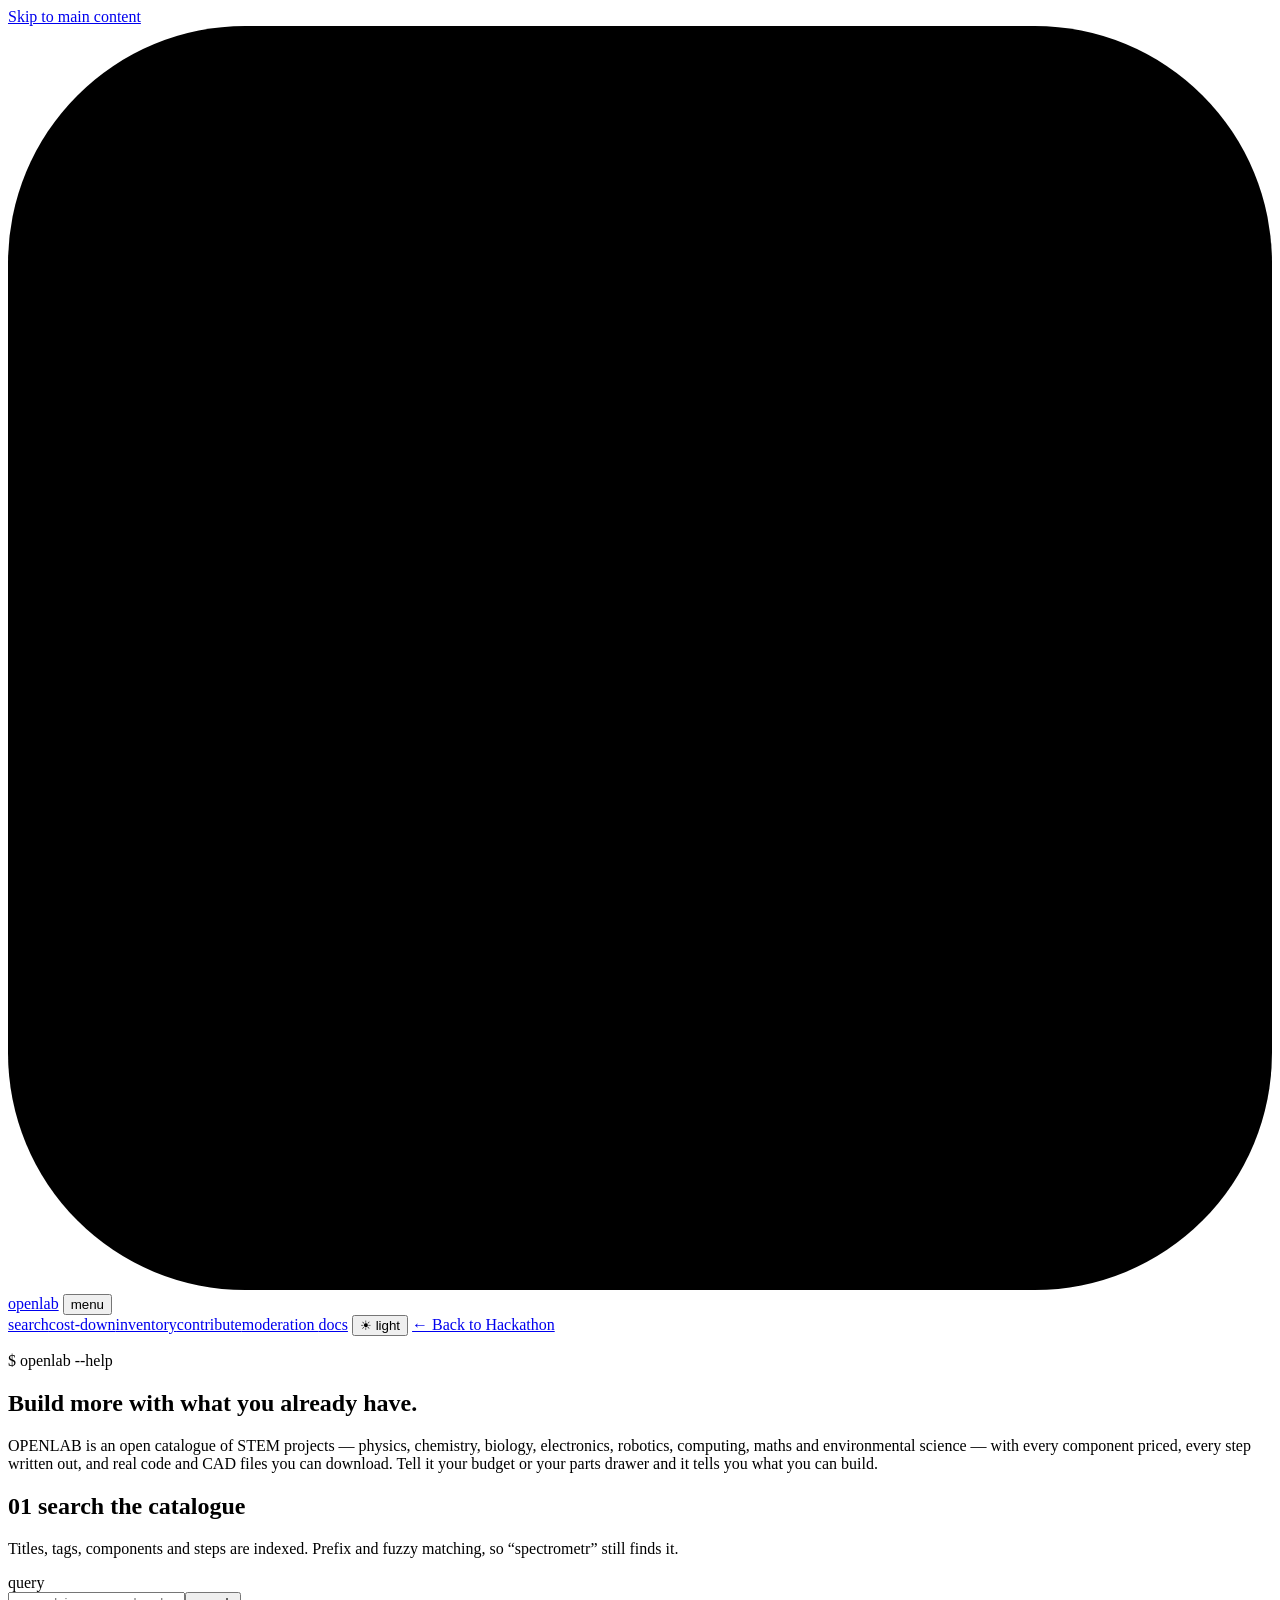
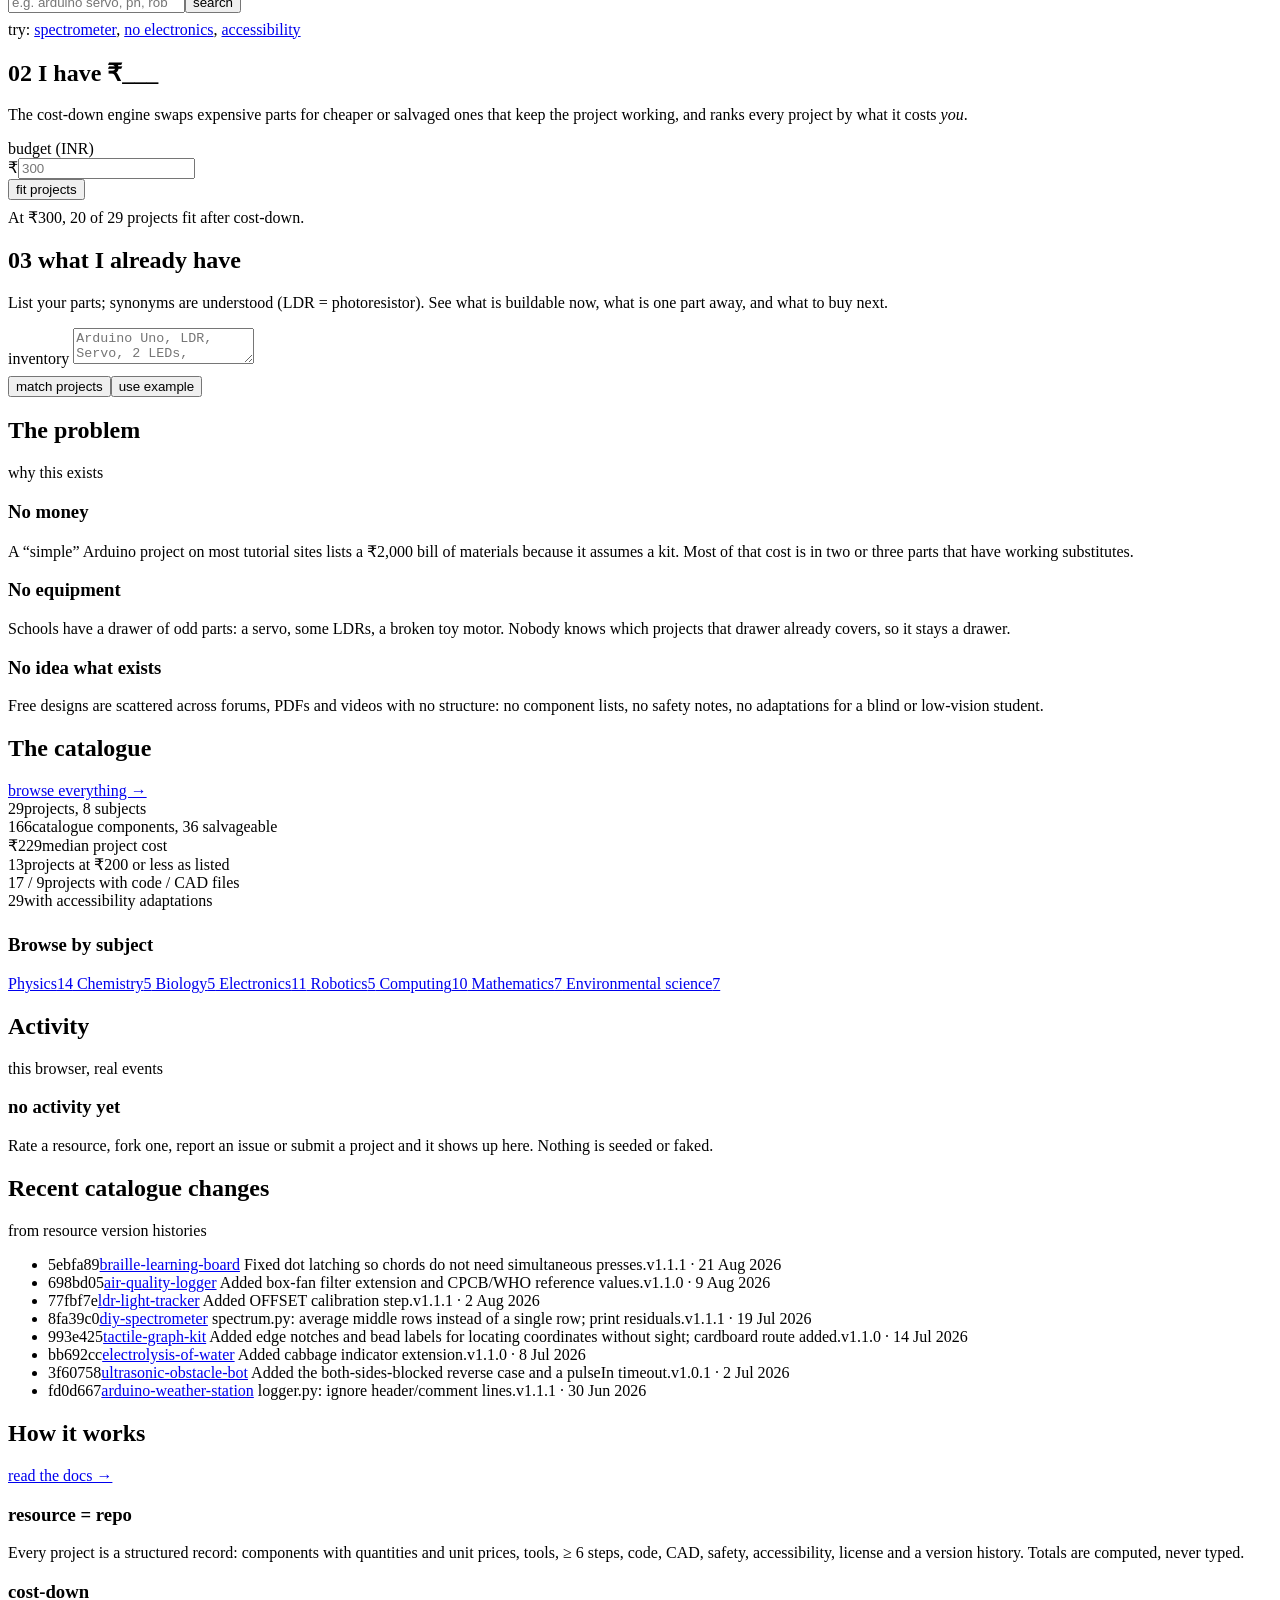
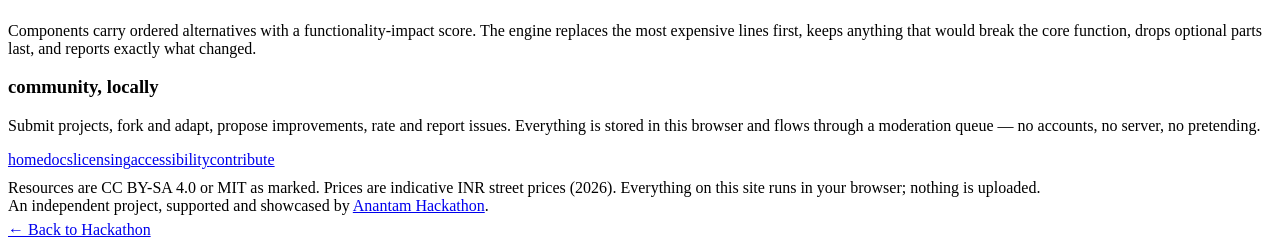
==== index.html @ 016ac827 "Add Anantam Hackathon hub and five showcase projects Replace the concluded 2026 hackathon page with " ====
<!DOCTYPE html>
<html lang="en">
<head>
<meta charset="utf-8">
<meta name="viewport" content="width=device-width, initial-scale=1">
<title>OPENLAB — Build more with what you already have</title>
<meta name="description" content="An open STEM resource ecosystem: a searchable database of low-cost projects with components, code, CAD and safety notes, a cost-down engine that fits any project to your budget, and an inventory mode that shows what you can build right now.">
<link rel="canonical" href="https://anantamracing.com/hackathon/openlab/">
<meta name="theme-color" content="#f6f8fa">
<meta property="og:title" content="OPENLAB — Build more with what you already have">
<meta property="og:description" content="Open STEM projects with real components, code and CAD. Enter your budget or your parts drawer and see what you can build.">
<link rel="icon" type="image/svg+xml" href="/hackathon/openlab/favicon.svg">
<link rel="preconnect" href="https://fonts.googleapis.com">
<link rel="preconnect" href="https://fonts.gstatic.com" crossorigin>
<link href="https://fonts.googleapis.com/css2?family=IBM+Plex+Mono:wght@400;500;600&family=IBM+Plex+Sans:wght@400;500;600&display=swap" rel="stylesheet">
<link rel="stylesheet" href="/hackathon/openlab/openlab.css?v=3">
<script>try{var t=JSON.parse(localStorage.getItem('openlab:v1')||'{}').theme;if(!t)t=matchMedia('(prefers-color-scheme: dark)').matches?'dark':'light';document.documentElement.setAttribute('data-theme',t)}catch(e){}</script>
</head>
<body>
<main id="main">
  <section class="hero">
    <div class="wrap">
      <p class="tagline">$ openlab --help</p>
      <h1>Build more with what you already have.</h1>
      <p class="lede">OPENLAB is an open catalogue of STEM projects — physics, chemistry, biology, electronics, robotics, computing, maths and environmental science — with every component priced, every step written out, and real code and CAD files you can download. Tell it your budget or your parts drawer and it tells you what you can build.</p>
      <div class="entry-grid">
        <form class="entry" action="search/" method="get" id="entry-search">
          <h2><span class="n">01</span> search the catalogue</h2>
          <p>Titles, tags, components and steps are indexed. Prefix and fuzzy matching, so “spectrometr” still finds it.</p>
          <label class="lbl" for="q">query</label>
          <div class="search-box"><input class="input" id="q" name="q" type="search" placeholder="e.g. arduino servo, ph, robot" autocomplete="off"><button class="btn btn-primary" type="submit">search</button></div>
          <p class="xs subtle" style="margin:.5rem 0 0" id="search-hints"></p>
        </form>
        <form class="entry" action="costdown/" method="get" id="entry-budget">
          <h2><span class="n">02</span> I have ₹___</h2>
          <p>The cost-down engine swaps expensive parts for cheaper or salvaged ones that keep the project working, and ranks every project by what it costs <em>you</em>.</p>
          <label class="lbl" for="budget">budget (INR)</label>
          <div class="search-box"><div class="input-prefix" style="flex:1"><span>₹</span><input class="input mono" id="budget" name="budget" type="number" min="0" step="10" placeholder="300" inputmode="numeric"></div><button class="btn btn-primary" type="submit">fit projects</button></div>
          <p class="xs subtle" style="margin:.5rem 0 0" id="budget-hint"></p>
        </form>
        <form class="entry" action="inventory/" method="get" id="entry-inventory">
          <h2><span class="n">03</span> what I already have</h2>
          <p>List your parts; synonyms are understood (LDR = photoresistor). See what is buildable now, what is one part away, and what to buy next.</p>
          <label class="lbl" for="have">inventory</label>
          <textarea class="input mono" id="have" name="have" rows="2" placeholder="Arduino Uno, LDR, Servo, 2 LEDs, Cardboard"></textarea>
          <div class="row" style="margin-top:.5rem"><button class="btn btn-primary" type="submit">match projects</button><button class="btn" type="button" id="use-example">use example</button></div>
        </form>
      </div>
    </div>
  </section>

  <section class="section wrap">
    <div class="section-head"><h2>The problem</h2><span class="mono xs muted">why this exists</span></div>
    <div class="problem-grid">
      <div class="card"><h3>No money</h3><p>A “simple” Arduino project on most tutorial sites lists a ₹2,000 bill of materials because it assumes a kit. Most of that cost is in two or three parts that have working substitutes.</p></div>
      <div class="card"><h3>No equipment</h3><p>Schools have a drawer of odd parts: a servo, some LDRs, a broken toy motor. Nobody knows which projects that drawer already covers, so it stays a drawer.</p></div>
      <div class="card"><h3>No idea what exists</h3><p>Free designs are scattered across forums, PDFs and videos with no structure: no component lists, no safety notes, no adaptations for a blind or low-vision student.</p></div>
    </div>
  </section>

  <section class="section wrap">
    <div class="section-head"><h2>The catalogue</h2><a class="mono small" href="search/">browse everything →</a></div>
    <div class="grid-3" id="stats" aria-live="polite"></div>
    <h3 style="margin-top:1.5rem">Browse by subject</h3>
    <div class="subject-grid" id="subjects"></div>
  </section>

  <section class="section wrap">
    <div class="layout-sidebar" style="grid-template-columns: minmax(0,1fr) minmax(0,1fr)">
      <div>
        <div class="section-head"><h2>Activity</h2><span class="mono xs muted">this browser, real events</span></div>
        <div id="activity"></div>
      </div>
      <div>
        <div class="section-head"><h2>Recent catalogue changes</h2><span class="mono xs muted">from resource version histories</span></div>
        <ul class="commit-list" id="changelog"></ul>
      </div>
    </div>
  </section>

  <section class="section wrap">
    <div class="section-head"><h2>How it works</h2><a class="mono small" href="docs/">read the docs →</a></div>
    <div class="grid-3">
      <div class="card"><h3 class="mono">resource = repo</h3><p>Every project is a structured record: components with quantities and unit prices, tools, ≥ 6 steps, code, CAD, safety, accessibility, license and a version history. Totals are computed, never typed.</p></div>
      <div class="card"><h3 class="mono">cost-down</h3><p>Components carry ordered alternatives with a functionality-impact score. The engine replaces the most expensive lines first, keeps anything that would break the core function, drops optional parts last, and reports exactly what changed.</p></div>
      <div class="card"><h3 class="mono">community, locally</h3><p>Submit projects, fork and adapt, propose improvements, rate and report issues. Everything is stored in this browser and flows through a moderation queue — no accounts, no server, no pretending.</p></div>
    </div>
  </section>
</main>
<script type="module" src="js/pages/home.js"></script>
</body>
</html>
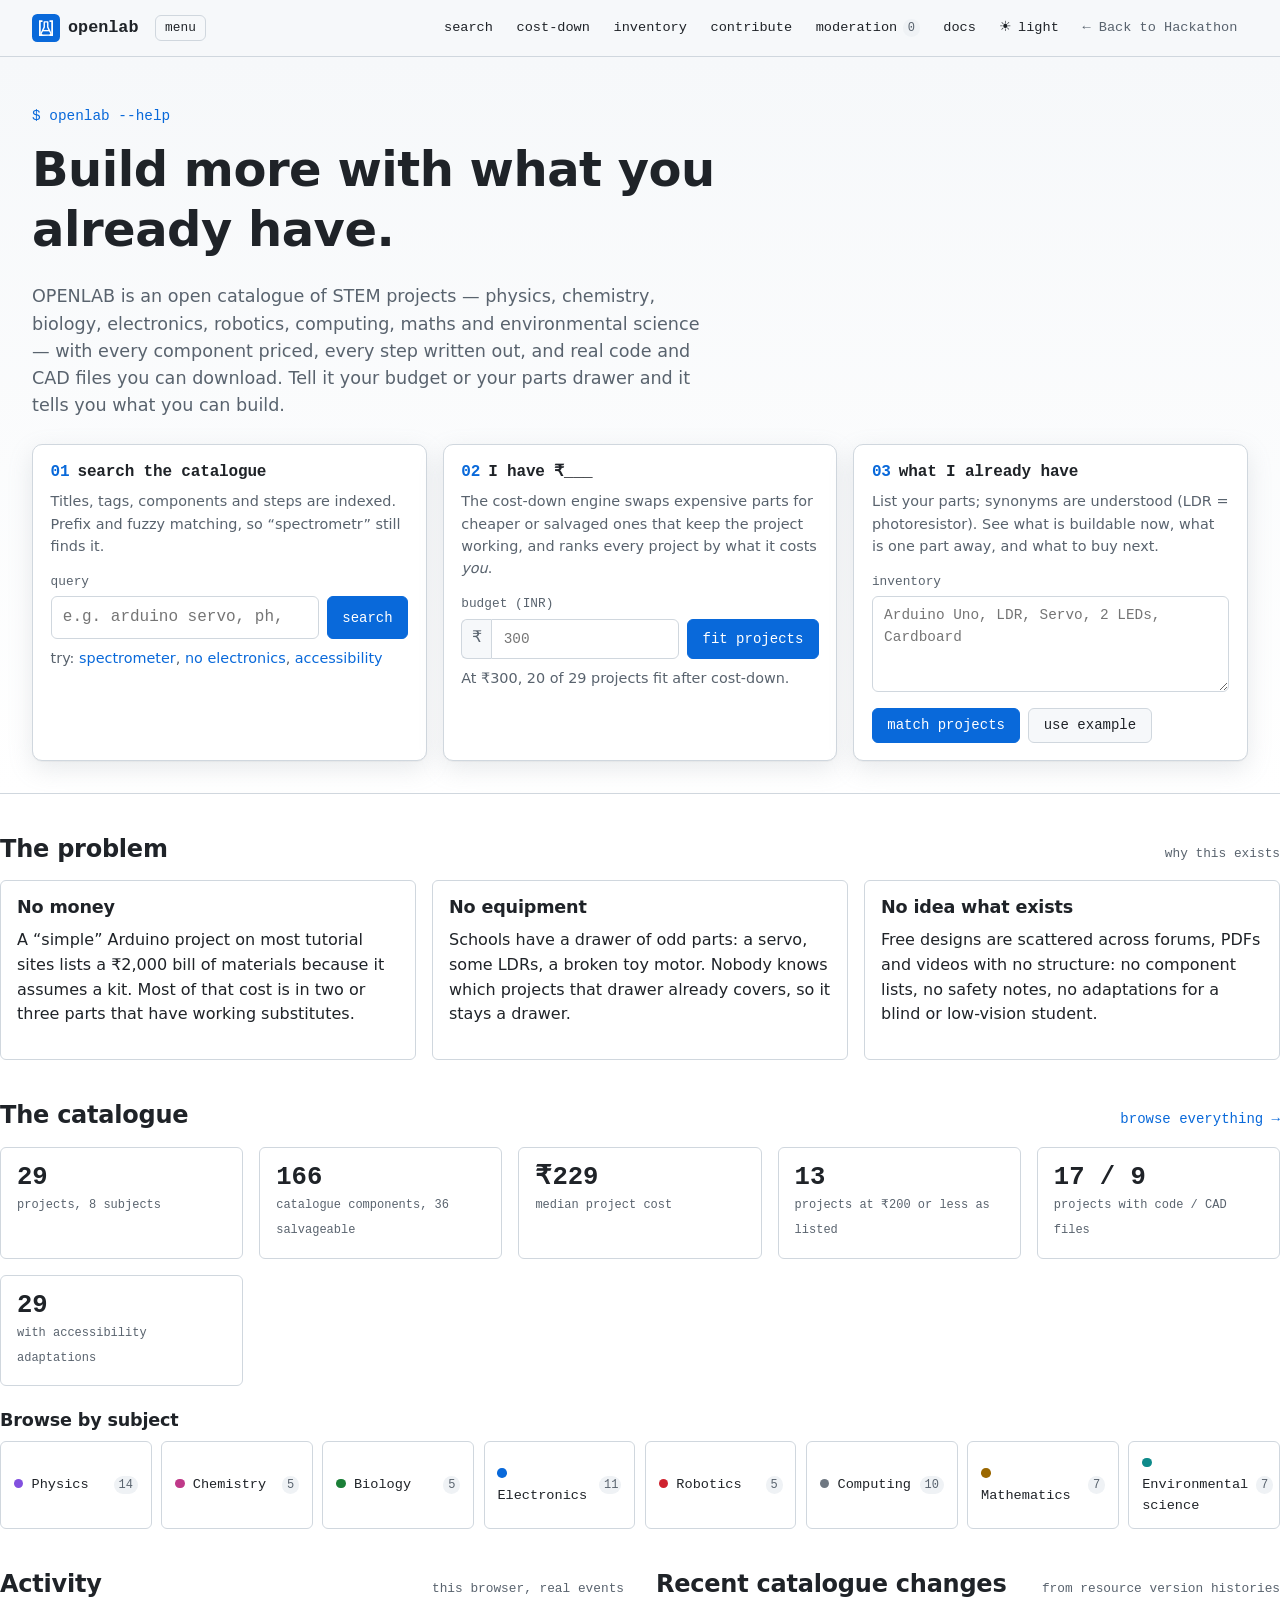
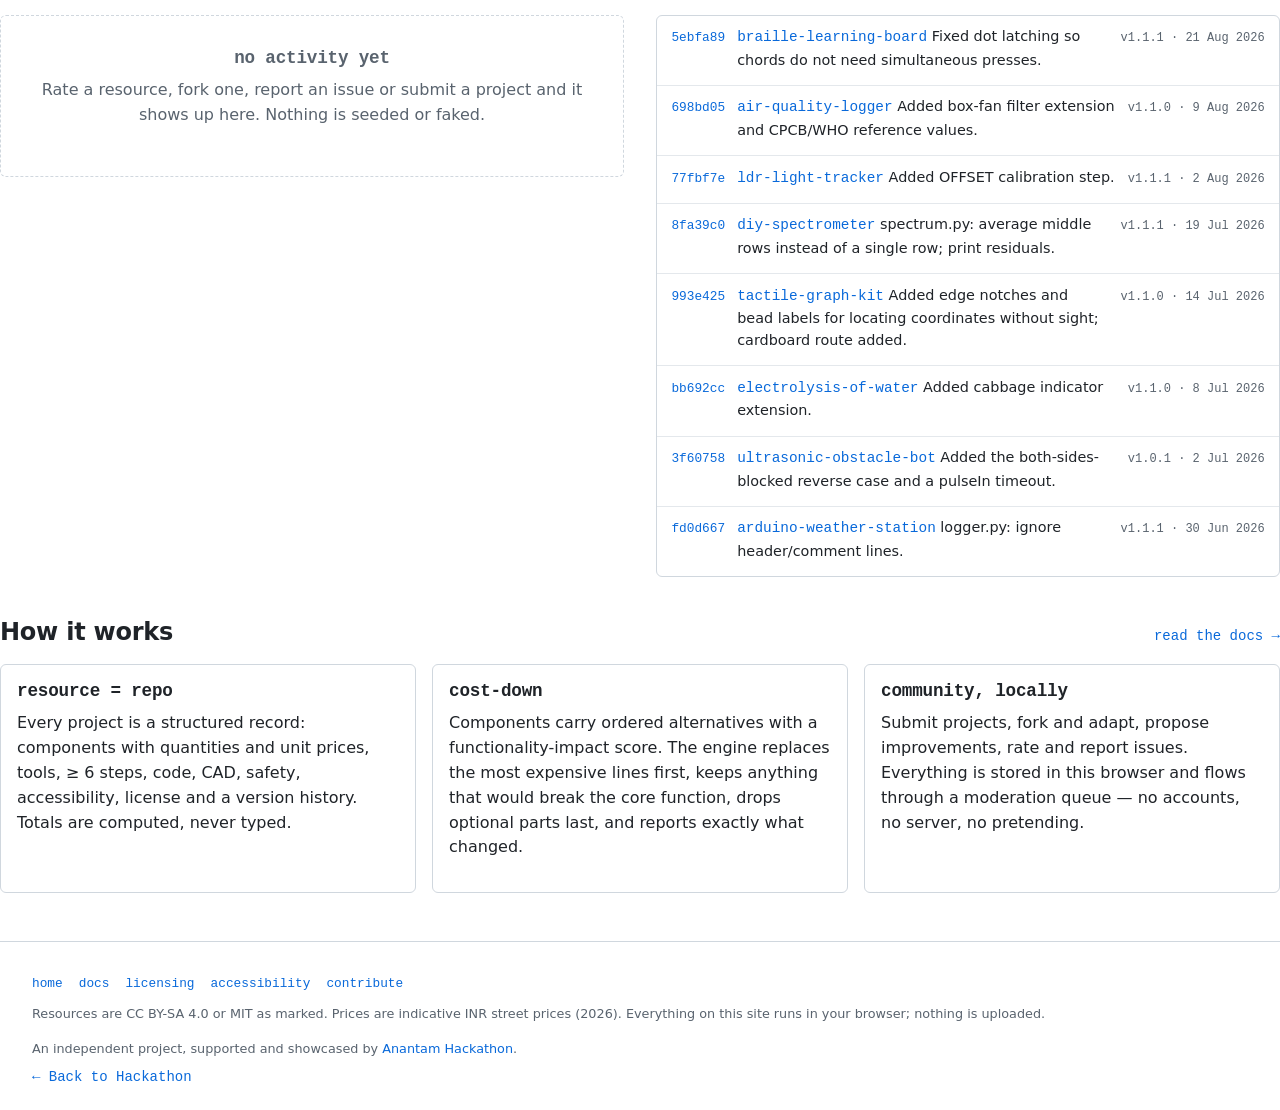
==== commit b030dc1d: "Add a README and an MIT licence; make the app root-agnostic A bare clone rendered unstyled with a br" ====
--- a/index.html
+++ b/index.html
@@ -9,11 +9,11 @@
 <meta name="theme-color" content="#f6f8fa">
 <meta property="og:title" content="OPENLAB — Build more with what you already have">
 <meta property="og:description" content="Open STEM projects with real components, code and CAD. Enter your budget or your parts drawer and see what you can build.">
-<link rel="icon" type="image/svg+xml" href="/hackathon/openlab/favicon.svg">
+<link rel="icon" type="image/svg+xml" href="favicon.svg">
 <link rel="preconnect" href="https://fonts.googleapis.com">
 <link rel="preconnect" href="https://fonts.gstatic.com" crossorigin>
 <link href="https://fonts.googleapis.com/css2?family=IBM+Plex+Mono:wght@400;500;600&family=IBM+Plex+Sans:wght@400;500;600&display=swap" rel="stylesheet">
-<link rel="stylesheet" href="/hackathon/openlab/openlab.css?v=3">
+<link rel="stylesheet" href="openlab.css?v=3">
 <script>try{var t=JSON.parse(localStorage.getItem('openlab:v1')||'{}').theme;if(!t)t=matchMedia('(prefers-color-scheme: dark)').matches?'dark':'light';document.documentElement.setAttribute('data-theme',t)}catch(e){}</script>
 </head>
 <body>
--- a/openlab.css
+++ b/openlab.css
@@ -0,0 +1,341 @@
+/* ==========================================================================
+   OPENLAB — design system
+   Open-source platform aesthetic: monospace chrome, sans prose, repo pages,
+   docs sidebars. Light (default, GitHub-like) + dark theme. Contrast-checked.
+   ========================================================================== */
+
+:root {
+  color-scheme: light;
+  --bg: #ffffff;
+  --bg-subtle: #f6f8fa;
+  --bg-inset: #eff2f5;
+  --bg-overlay: #ffffff;
+  --border: #d0d7de;
+  --border-muted: #e4e8ec;
+  --fg: #1f2328;
+  --fg-muted: #59636e;      /* 5.7:1 on white */
+  --fg-subtle: #6e7781;     /* 4.6:1 on white */
+  --accent: #0969da;        /* 4.9:1 on white */
+  --accent-fg: #ffffff;
+  --accent-subtle: #ddf4ff;
+  --accent-muted: #54aeff66;
+  --success: #1a7f37;
+  --success-subtle: #dafbe1;
+  --attention: #9a6700;
+  --attention-subtle: #fff8c5;
+  --danger: #cf222e;
+  --danger-subtle: #ffebe9;
+  --done: #8250df;
+  --done-subtle: #fbefff;
+  --code-bg: #f6f8fa;
+  --code-line: #6e7781;
+  --shadow: 0 1px 0 rgba(31,35,40,.04), 0 8px 24px rgba(140,149,159,.2);
+  --radius: 6px;
+  --radius-lg: 10px;
+  --font-mono: 'IBM Plex Mono', ui-monospace, SFMono-Regular, Menlo, Consolas, monospace;
+  --font-sans: 'IBM Plex Sans', system-ui, -apple-system, 'Segoe UI', Roboto, sans-serif;
+  --wrap: 1280px;
+  --gutter: clamp(16px, 3vw, 32px);
+  --dur: .18s;
+}
+:root[data-theme="dark"] {
+  color-scheme: dark;
+  --bg: #0d1117;
+  --bg-subtle: #161b22;
+  --bg-inset: #010409;
+  --bg-overlay: #161b22;
+  --border: #30363d;
+  --border-muted: #21262d;
+  --fg: #e6edf3;
+  --fg-muted: #9aa4ae;      /* 7.4:1 on #0d1117 */
+  --fg-subtle: #8b949e;     /* 6.2:1 */
+  --accent: #4493f8;        /* 6.1:1 */
+  --accent-fg: #0d1117;
+  --accent-subtle: #121d2f;
+  --accent-muted: #388bfd66;
+  --success: #3fb950;
+  --success-subtle: #12261e;
+  --attention: #d29922;
+  --attention-subtle: #272115;
+  --danger: #f85149;
+  --danger-subtle: #2d1214;
+  --done: #a371f7;
+  --done-subtle: #221a2f;
+  --code-bg: #161b22;
+  --code-line: #6e7681;
+  --shadow: 0 0 0 1px #30363d, 0 8px 24px rgba(1,4,9,.6);
+}
+
+*, *::before, *::after { box-sizing: border-box; }
+html { -webkit-text-size-adjust: 100%; scroll-behavior: smooth; }
+body {
+  margin: 0; background: var(--bg); color: var(--fg);
+  font-family: var(--font-sans); font-size: 1rem; line-height: 1.55;
+  -webkit-font-smoothing: antialiased;
+}
+img, svg, video { max-width: 100%; height: auto; }
+a { color: var(--accent); text-decoration: none; }
+a:hover { text-decoration: underline; }
+:focus-visible { outline: 2px solid var(--accent); outline-offset: 2px; border-radius: 3px; }
+button, input, select, textarea { font: inherit; color: inherit; }
+h1, h2, h3, h4 { line-height: 1.25; margin: 0 0 .5em; font-weight: 600; letter-spacing: -.01em; }
+h1 { font-size: clamp(1.6rem, 3.2vw, 2.25rem); }
+h2 { font-size: clamp(1.25rem, 2.2vw, 1.5rem); }
+h3 { font-size: 1.1rem; }
+h4 { font-size: 1rem; }
+p { margin: 0 0 1em; }
+ul, ol { padding-left: 1.4em; margin: 0 0 1em; }
+li { margin-bottom: .3em; }
+hr { border: 0; border-top: 1px solid var(--border); margin: 1.5rem 0; }
+code, kbd, pre, .mono { font-family: var(--font-mono); }
+code { font-size: .9em; background: var(--bg-inset); padding: .1em .35em; border-radius: 4px; }
+pre code { background: none; padding: 0; }
+.muted { color: var(--fg-muted); }
+.subtle { color: var(--fg-subtle); }
+.small { font-size: .875rem; }
+.xs { font-size: .8rem; }
+.visually-hidden { position: absolute !important; width: 1px; height: 1px; padding: 0; margin: -1px; overflow: hidden; clip: rect(0,0,0,0); white-space: nowrap; border: 0; }
+.skip-link { position: absolute; left: 8px; top: -60px; z-index: 1000; background: var(--accent); color: var(--accent-fg); padding: 8px 14px; border-radius: var(--radius); font-family: var(--font-mono); }
+.skip-link:focus { top: 8px; }
+@media (prefers-reduced-motion: reduce) {
+  *, *::before, *::after { animation-duration: .001ms !important; transition-duration: .001ms !important; scroll-behavior: auto !important; }
+}
+
+/* ---------- Layout ---------- */
+.wrap { max-width: var(--wrap); margin: 0 auto; padding: 0 var(--gutter); }
+.wrap-narrow { max-width: 900px; }
+main { display: block; }
+.page { padding-top: 1.5rem; padding-bottom: 3rem; }
+.grid-2 { display: grid; grid-template-columns: repeat(auto-fit, minmax(280px, 1fr)); gap: 1rem; }
+.grid-3 { display: grid; grid-template-columns: repeat(auto-fit, minmax(240px, 1fr)); gap: 1rem; }
+.layout-sidebar { display: grid; grid-template-columns: minmax(0, 1fr) 300px; gap: 2rem; align-items: start; }
+.layout-sidebar-left { display: grid; grid-template-columns: 260px minmax(0, 1fr); gap: 2rem; align-items: start; }
+@media (max-width: 900px) {
+  .layout-sidebar, .layout-sidebar-left { grid-template-columns: minmax(0, 1fr) !important; }
+}
+.layout-sidebar > *, .layout-sidebar-left > *, .grid-2 > *, .grid-3 > *, .entry-grid > *, .cd-summary > * { min-width: 0; }
+.stack > * + * { margin-top: 1rem; }
+.row { display: flex; flex-wrap: wrap; gap: .5rem; align-items: center; }
+.row-between { display: flex; flex-wrap: wrap; gap: .5rem; align-items: center; justify-content: space-between; }
+
+/* ---------- Header ---------- */
+.site-header { background: var(--bg-subtle); border-bottom: 1px solid var(--border); position: sticky; top: 0; z-index: 50; }
+.site-header .wrap { display: flex; align-items: center; gap: 1rem; min-height: 56px; flex-wrap: wrap; padding-top: .4rem; padding-bottom: .4rem; }
+.brand { display: inline-flex; align-items: center; gap: .5rem; color: var(--fg); font-family: var(--font-mono); font-weight: 600; font-size: 1.05rem; text-decoration: none; }
+.brand:hover { text-decoration: none; color: var(--accent); }
+.brand svg { width: 28px; height: 28px; }
+.site-nav { display: flex; gap: .15rem; flex-wrap: wrap; align-items: center; margin-left: auto; }
+.site-nav a, .site-nav button { font-family: var(--font-mono); font-size: .85rem; color: var(--fg); padding: .4rem .6rem; border-radius: var(--radius); text-decoration: none; background: none; border: 1px solid transparent; cursor: pointer; display: inline-flex; align-items: center; gap: .35rem; }
+.site-nav a:hover, .site-nav button:hover { background: var(--bg-inset); text-decoration: none; }
+.site-nav a[aria-current="page"] { border-color: var(--border); background: var(--bg); font-weight: 600; }
+.site-nav .back-hub { color: var(--fg-muted); }
+.nav-toggle { display: none; }
+@media (max-width: 800px) {
+  .nav-toggle { display: inline-flex; margin-left: auto; }
+  .site-nav { display: none; width: 100%; flex-direction: column; align-items: stretch; margin-left: 0; padding-bottom: .5rem; }
+  .site-nav.open { display: flex; }
+  .site-nav a, .site-nav button { width: 100%; justify-content: flex-start; }
+}
+
+/* ---------- Footer ---------- */
+.site-footer { border-top: 1px solid var(--border); margin-top: 3rem; padding: 2rem 0; color: var(--fg-muted); font-size: .875rem; }
+.site-footer .wrap { display: flex; flex-wrap: wrap; gap: 1rem 2rem; justify-content: space-between; align-items: center; }
+.site-footer .foot-links { display: flex; flex-wrap: wrap; gap: 1rem; font-family: var(--font-mono); font-size: .8rem; }
+.site-footer .quiet { font-size: .8rem; }
+
+/* ---------- Buttons & inputs ---------- */
+.btn { display: inline-flex; align-items: center; justify-content: center; gap: .4rem; padding: .45rem .9rem; border-radius: var(--radius); border: 1px solid var(--border); background: var(--bg-subtle); color: var(--fg); font-family: var(--font-mono); font-size: .875rem; cursor: pointer; text-decoration: none; line-height: 1.3; white-space: nowrap; transition: background var(--dur), border-color var(--dur); }
+.btn:hover { background: var(--bg-inset); text-decoration: none; border-color: var(--fg-subtle); }
+.btn:disabled { opacity: .5; cursor: not-allowed; }
+.btn-primary { background: var(--accent); color: var(--accent-fg); border-color: var(--accent); }
+.btn-primary:hover { background: var(--accent); filter: brightness(1.08); border-color: var(--accent); }
+.btn-success { background: var(--success); color: #fff; border-color: var(--success); }
+.btn-success:hover { background: var(--success); filter: brightness(1.08); }
+.btn-danger { color: var(--danger); }
+.btn-danger:hover { background: var(--danger-subtle); border-color: var(--danger); }
+.btn-sm { padding: .25rem .6rem; font-size: .8rem; }
+.btn-block { width: 100%; }
+.btn-group { display: inline-flex; }
+.btn-group .btn { border-radius: 0; margin-left: -1px; }
+.btn-group .btn:first-child { border-radius: var(--radius) 0 0 var(--radius); margin-left: 0; }
+.btn-group .btn:last-child { border-radius: 0 var(--radius) var(--radius) 0; }
+.btn[aria-pressed="true"] { background: var(--accent-subtle); border-color: var(--accent); color: var(--fg); font-weight: 600; }
+.input, textarea.input, select.input { width: 100%; padding: .5rem .7rem; border: 1px solid var(--border); border-radius: var(--radius); background: var(--bg); color: var(--fg); font-family: var(--font-sans); font-size: 1rem; }
+.input.mono { font-family: var(--font-mono); font-size: .9rem; }
+.input:focus { border-color: var(--accent); outline: 2px solid var(--accent-muted); outline-offset: 0; }
+textarea.input { min-height: 6rem; resize: vertical; line-height: 1.5; }
+label.lbl, .lbl { display: block; font-family: var(--font-mono); font-size: .8rem; color: var(--fg-muted); margin-bottom: .3rem; }
+.field { margin-bottom: 1rem; }
+.field .hint { font-size: .8rem; color: var(--fg-subtle); margin-top: .3rem; }
+.field .error { font-size: .8rem; color: var(--danger); margin-top: .3rem; }
+.field.invalid .input { border-color: var(--danger); }
+fieldset { border: 1px solid var(--border); border-radius: var(--radius); padding: 1rem; margin: 0 0 1rem; min-width: 0; }
+legend { font-family: var(--font-mono); font-size: .85rem; padding: 0 .4rem; color: var(--fg-muted); }
+input[type="range"] { width: 100%; accent-color: var(--accent); }
+input[type="checkbox"], input[type="radio"] { accent-color: var(--accent); width: 1rem; height: 1rem; }
+.check { display: flex; align-items: center; gap: .5rem; font-size: .9rem; padding: .2rem 0; cursor: pointer; }
+.input-prefix { display: flex; align-items: stretch; }
+.input-prefix > span { display: inline-flex; align-items: center; padding: 0 .6rem; border: 1px solid var(--border); border-right: 0; border-radius: var(--radius) 0 0 var(--radius); background: var(--bg-subtle); font-family: var(--font-mono); color: var(--fg-muted); }
+.input-prefix .input { border-radius: 0 var(--radius) var(--radius) 0; }
+.search-box { display: flex; gap: .5rem; }
+.search-box .input { font-family: var(--font-mono); }
+
+/* ---------- Chips, labels, badges ---------- */
+.chip { display: inline-flex; align-items: center; gap: .3rem; padding: .1rem .55rem; border-radius: 999px; border: 1px solid var(--border); font-family: var(--font-mono); font-size: .75rem; line-height: 1.6; color: var(--fg-muted); background: var(--bg-subtle); white-space: nowrap; }
+.chip-accent { color: var(--accent); border-color: var(--accent-muted); background: var(--accent-subtle); }
+.chip-success { color: var(--success); border-color: var(--success); background: var(--success-subtle); }
+.chip-attention { color: var(--attention); border-color: var(--attention); background: var(--attention-subtle); }
+.chip-danger { color: var(--danger); border-color: var(--danger); background: var(--danger-subtle); }
+.chip-done { color: var(--done); border-color: var(--done); background: var(--done-subtle); }
+.chip-btn { cursor: pointer; }
+.chip-btn[aria-pressed="true"] { color: var(--accent); border-color: var(--accent); background: var(--accent-subtle); font-weight: 600; }
+.dot { display: inline-block; width: .6rem; height: .6rem; border-radius: 50%; background: var(--fg-subtle); }
+.dot-physics { background: #8250df; } .dot-chemistry { background: #bf3989; } .dot-biology { background: #1a7f37; }
+.dot-electronics { background: #0969da; } .dot-robotics { background: #cf222e; } .dot-computing { background: #6e7781; }
+.dot-mathematics { background: #9a6700; } .dot-environmental { background: #0e8a8a; }
+.counter { display: inline-block; min-width: 1.4em; padding: 0 .4em; border-radius: 999px; background: var(--bg-inset); font-family: var(--font-mono); font-size: .75rem; text-align: center; color: var(--fg-muted); }
+
+/* ---------- Boxes / cards ---------- */
+.box { border: 1px solid var(--border); border-radius: var(--radius); background: var(--bg); }
+.box-header { padding: .6rem 1rem; border-bottom: 1px solid var(--border); background: var(--bg-subtle); font-family: var(--font-mono); font-size: .85rem; display: flex; align-items: center; justify-content: space-between; gap: .5rem; flex-wrap: wrap; border-radius: var(--radius) var(--radius) 0 0; }
+.box-body { padding: 1rem; }
+.box-row { padding: .75rem 1rem; border-top: 1px solid var(--border-muted); }
+.box-row:first-child { border-top: 0; }
+.card { border: 1px solid var(--border); border-radius: var(--radius); background: var(--bg); padding: 1rem; }
+.card h3 { margin-top: 0; }
+.callout { border-left: 4px solid var(--accent); background: var(--accent-subtle); padding: .75rem 1rem; border-radius: 0 var(--radius) var(--radius) 0; margin-bottom: 1rem; }
+.callout-warn { border-left-color: var(--attention); background: var(--attention-subtle); }
+.callout-danger { border-left-color: var(--danger); background: var(--danger-subtle); }
+.callout-success { border-left-color: var(--success); background: var(--success-subtle); }
+.callout p:last-child { margin-bottom: 0; }
+.meta-block { font-family: var(--font-mono); font-size: .8rem; border: 1px solid var(--border); border-radius: var(--radius); background: var(--bg-subtle); }
+.meta-block dl { margin: 0; display: grid; grid-template-columns: max-content 1fr; }
+.meta-block dt { padding: .4rem .75rem; color: var(--fg-muted); border-top: 1px solid var(--border-muted); }
+.meta-block dd { padding: .4rem .75rem; margin: 0; border-top: 1px solid var(--border-muted); word-break: break-word; }
+.meta-block dt:first-of-type, .meta-block dd:first-of-type { border-top: 0; }
+.stat { font-family: var(--font-mono); }
+.stat .stat-n { font-size: 1.6rem; font-weight: 600; display: block; line-height: 1.1; }
+.stat .stat-l { font-size: .75rem; color: var(--fg-muted); }
+
+/* ---------- Tables ---------- */
+.table-wrap { overflow-x: auto; border: 1px solid var(--border); border-radius: var(--radius); }
+table.tbl { width: 100%; border-collapse: collapse; font-size: .9rem; }
+.tbl th, .tbl td { padding: .55rem .75rem; text-align: left; border-top: 1px solid var(--border-muted); vertical-align: top; }
+.tbl thead th { border-top: 0; background: var(--bg-subtle); font-family: var(--font-mono); font-size: .75rem; font-weight: 600; color: var(--fg-muted); }
+.tbl td.num, .tbl th.num { text-align: right; font-family: var(--font-mono); white-space: nowrap; }
+.tbl tfoot td { font-weight: 600; background: var(--bg-subtle); }
+.tbl .core-tag { font-family: var(--font-mono); font-size: .7rem; }
+
+/* ---------- Tabs ---------- */
+.tabs { display: flex; gap: .1rem; border-bottom: 1px solid var(--border); overflow-x: auto; scrollbar-width: thin; }
+.tabs [role="tab"] { background: none; border: 0; border-bottom: 2px solid transparent; padding: .6rem .8rem; font-family: var(--font-mono); font-size: .85rem; color: var(--fg-muted); cursor: pointer; white-space: nowrap; display: inline-flex; gap: .4rem; align-items: center; margin-bottom: -1px; }
+.tabs [role="tab"]:hover { color: var(--fg); background: var(--bg-subtle); border-radius: var(--radius) var(--radius) 0 0; }
+.tabs [role="tab"][aria-selected="true"] { color: var(--fg); border-bottom-color: #fd8c73; font-weight: 600; }
+[role="tabpanel"] { padding-top: 1.25rem; }
+[role="tabpanel"][hidden] { display: none; }
+
+/* ---------- Repo rows (search results) ---------- */
+.repo-list { border: 1px solid var(--border); border-radius: var(--radius); }
+.repo-row { padding: .9rem 1rem; border-top: 1px solid var(--border-muted); display: grid; grid-template-columns: minmax(0, 1fr) auto; gap: .5rem 1.5rem; }
+.repo-row:first-child { border-top: 0; }
+.repo-row h3 { margin: 0 0 .2rem; font-size: 1.05rem; }
+.repo-row h3 a { font-family: var(--font-mono); }
+.repo-row p { margin: 0 0 .5rem; color: var(--fg-muted); font-size: .92rem; }
+.repo-row .meta { display: flex; flex-wrap: wrap; gap: .4rem; align-items: center; font-family: var(--font-mono); font-size: .75rem; color: var(--fg-muted); }
+.repo-row .cost { font-family: var(--font-mono); font-weight: 600; text-align: right; white-space: nowrap; }
+.repo-row .cost small { display: block; font-weight: 400; color: var(--fg-muted); }
+.repo-row mark { background: var(--attention-subtle); color: inherit; border-radius: 2px; padding: 0 .1em; }
+@media (max-width: 600px) { .repo-row { grid-template-columns: 1fr; } .repo-row .cost { text-align: left; } }
+
+/* ---------- Code blocks ---------- */
+.codeblock { border: 1px solid var(--border); border-radius: var(--radius); background: var(--code-bg); margin: 0 0 1.25rem; overflow: hidden; }
+.codeblock .cb-head { display: flex; justify-content: space-between; align-items: center; gap: .5rem; padding: .4rem .75rem; border-bottom: 1px solid var(--border); font-family: var(--font-mono); font-size: .78rem; color: var(--fg-muted); flex-wrap: wrap; }
+.codeblock .cb-head .actions { display: flex; gap: .3rem; }
+.codeblock pre { margin: 0; overflow-x: auto; padding: .75rem 0; font-size: .82rem; line-height: 1.55; tab-size: 4; }
+.codeblock .ln { display: grid; grid-template-columns: 3.2em 1fr; }
+.codeblock .ln > span:first-child { text-align: right; padding-right: 1em; color: var(--code-line); user-select: none; }
+.codeblock .ln > span:last-child { padding-right: 1rem; white-space: pre; }
+.codeblock .ln:hover { background: var(--bg-inset); }
+
+/* ---------- Docs sidebar tree ---------- */
+.doc-tree { font-family: var(--font-mono); font-size: .85rem; position: sticky; top: 72px; }
+.doc-tree ul { list-style: none; padding: 0; margin: 0; }
+.doc-tree li { margin: 0; }
+.doc-tree a { display: block; padding: .3rem .6rem; color: var(--fg); border-left: 2px solid transparent; border-radius: 0 var(--radius) var(--radius) 0; }
+.doc-tree a:hover { background: var(--bg-subtle); text-decoration: none; }
+.doc-tree a[aria-current="true"], .doc-tree a.active { border-left-color: var(--accent); color: var(--accent); background: var(--accent-subtle); }
+.doc-tree .tree-group { color: var(--fg-muted); font-size: .72rem; text-transform: uppercase; letter-spacing: .08em; padding: .8rem .6rem .2rem; }
+.doc-tree ul ul a { padding-left: 1.4rem; }
+.doc-tree ul ul a::before { content: '└ '; color: var(--fg-subtle); }
+.prose { max-width: 76ch; }
+.prose h2 { padding-bottom: .3em; border-bottom: 1px solid var(--border); margin-top: 2rem; }
+.prose h3 { margin-top: 1.5rem; }
+.prose table { font-size: .9rem; }
+
+/* ---------- Activity feed / timeline ---------- */
+.timeline { list-style: none; padding: 0; margin: 0; border-left: 2px solid var(--border); margin-left: .6rem; }
+.timeline li { position: relative; padding: .3rem 0 .8rem 1.25rem; font-size: .9rem; }
+.timeline li::before { content: ''; position: absolute; left: -7px; top: .7rem; width: 12px; height: 12px; border-radius: 50%; background: var(--bg); border: 2px solid var(--fg-subtle); }
+.timeline li.ev-rating::before { border-color: var(--attention); }
+.timeline li.ev-issue::before { border-color: var(--danger); }
+.timeline li.ev-fork::before, .timeline li.ev-contribution::before { border-color: var(--success); }
+.timeline li.ev-improvement::before, .timeline li.ev-moderation::before { border-color: var(--done); }
+.timeline .when { font-family: var(--font-mono); font-size: .72rem; color: var(--fg-subtle); }
+.commit-list { list-style: none; padding: 0; margin: 0; border: 1px solid var(--border); border-radius: var(--radius); }
+.commit-list li { display: grid; grid-template-columns: auto minmax(0, 1fr) auto; gap: .75rem; padding: .6rem .9rem; border-top: 1px solid var(--border-muted); align-items: baseline; font-size: .9rem; }
+.commit-list li:first-child { border-top: 0; }
+.commit-list .sha { font-family: var(--font-mono); color: var(--accent); font-size: .8rem; }
+.commit-list .ver { font-family: var(--font-mono); font-size: .75rem; color: var(--fg-muted); white-space: nowrap; }
+
+/* ---------- Stars ---------- */
+.stars { font-family: var(--font-mono); font-size: .85rem; color: var(--attention); white-space: nowrap; }
+.star-input { display: inline-flex; gap: .15rem; }
+.star-input button { background: none; border: 0; font-size: 1.5rem; line-height: 1; cursor: pointer; color: var(--fg-subtle); padding: .1rem; }
+.star-input button[aria-checked="true"], .star-input button.lit { color: var(--attention); }
+
+/* ---------- Toast & misc ---------- */
+.toast { position: fixed; left: 50%; bottom: 1.25rem; transform: translateX(-50%); background: var(--fg); color: var(--bg); padding: .6rem 1rem; border-radius: var(--radius); font-family: var(--font-mono); font-size: .85rem; z-index: 200; box-shadow: var(--shadow); max-width: min(90vw, 480px); }
+.toast[hidden] { display: none; }
+.empty { padding: 2rem 1rem; text-align: center; color: var(--fg-muted); border: 1px dashed var(--border); border-radius: var(--radius); }
+.empty h3 { font-family: var(--font-mono); font-weight: 600; }
+.progress { height: .5rem; background: var(--bg-inset); border-radius: 999px; overflow: hidden; border: 1px solid var(--border-muted); }
+.progress > span { display: block; height: 100%; background: var(--success); }
+.progress.partial > span { background: var(--attention); }
+.kbd { font-family: var(--font-mono); font-size: .75rem; border: 1px solid var(--border); border-bottom-width: 2px; border-radius: 4px; padding: 0 .35em; background: var(--bg-subtle); }
+details.disc { border: 1px solid var(--border); border-radius: var(--radius); padding: 0; margin-bottom: .5rem; }
+details.disc summary { cursor: pointer; padding: .6rem .9rem; font-family: var(--font-mono); font-size: .85rem; }
+details.disc summary:hover { background: var(--bg-subtle); }
+details.disc > div { padding: 0 .9rem .9rem; }
+.diff-line { font-family: var(--font-mono); font-size: .82rem; padding: .15rem .6rem; white-space: pre-wrap; word-break: break-word; }
+.diff-del { background: var(--danger-subtle); color: var(--danger); }
+.diff-add { background: var(--success-subtle); color: var(--success); }
+.svg-preview { border: 1px solid var(--border); border-radius: var(--radius); background: #fff; padding: .5rem; max-height: 360px; overflow: auto; }
+.svg-preview svg { width: 100%; height: auto; max-height: 340px; }
+.cad-list li { display: grid; grid-template-columns: minmax(0,1fr) auto; gap: .5rem 1rem; align-items: center; }
+
+/* ---------- Landing ---------- */
+.hero { padding: 3rem 0 2rem; border-bottom: 1px solid var(--border); background: linear-gradient(180deg, var(--bg-subtle), var(--bg)); }
+.hero h1 { font-size: clamp(1.9rem, 4.5vw, 3rem); max-width: 22ch; }
+.hero .tagline { font-family: var(--font-mono); color: var(--accent); font-size: .9rem; margin-bottom: .75rem; }
+.hero .lede { font-size: 1.1rem; color: var(--fg-muted); max-width: 60ch; }
+.entry-grid { display: grid; grid-template-columns: repeat(auto-fit, minmax(280px, 1fr)); gap: 1rem; margin-top: 1.5rem; }
+.entry { border: 1px solid var(--border); border-radius: var(--radius-lg); background: var(--bg); padding: 1.1rem; box-shadow: var(--shadow); }
+.entry h2 { font-family: var(--font-mono); font-size: 1rem; display: flex; align-items: center; gap: .5rem; }
+.entry h2 .n { color: var(--accent); }
+.entry p { font-size: .9rem; color: var(--fg-muted); }
+.section { padding: 2.5rem 0 0; }
+.section-head { display: flex; align-items: baseline; justify-content: space-between; gap: 1rem; flex-wrap: wrap; margin-bottom: 1rem; }
+.section-head h2 { margin: 0; }
+.subject-grid { display: grid; grid-template-columns: repeat(auto-fill, minmax(150px, 1fr)); gap: .6rem; }
+.subject-grid a { border: 1px solid var(--border); border-radius: var(--radius); padding: .7rem .8rem; color: var(--fg); font-family: var(--font-mono); font-size: .85rem; display: flex; align-items: center; gap: .5rem; justify-content: space-between; }
+.subject-grid a:hover { border-color: var(--accent); text-decoration: none; background: var(--bg-subtle); }
+.problem-grid { display: grid; grid-template-columns: repeat(auto-fit, minmax(240px, 1fr)); gap: 1rem; }
+
+/* ---------- Cost-down report ---------- */
+.cd-summary { display: grid; grid-template-columns: repeat(auto-fit, minmax(140px, 1fr)); gap: 1rem; }
+.swap-row td .arrow { color: var(--fg-subtle); font-family: var(--font-mono); }
+.impact-bar { display: inline-block; width: 60px; height: 6px; background: var(--bg-inset); border-radius: 3px; vertical-align: middle; overflow: hidden; }
+.impact-bar > span { display: block; height: 100%; background: var(--attention); }
+
+/* ---------- Print ---------- */
+@media print { .site-header, .site-footer, .no-print { display: none !important; } }
